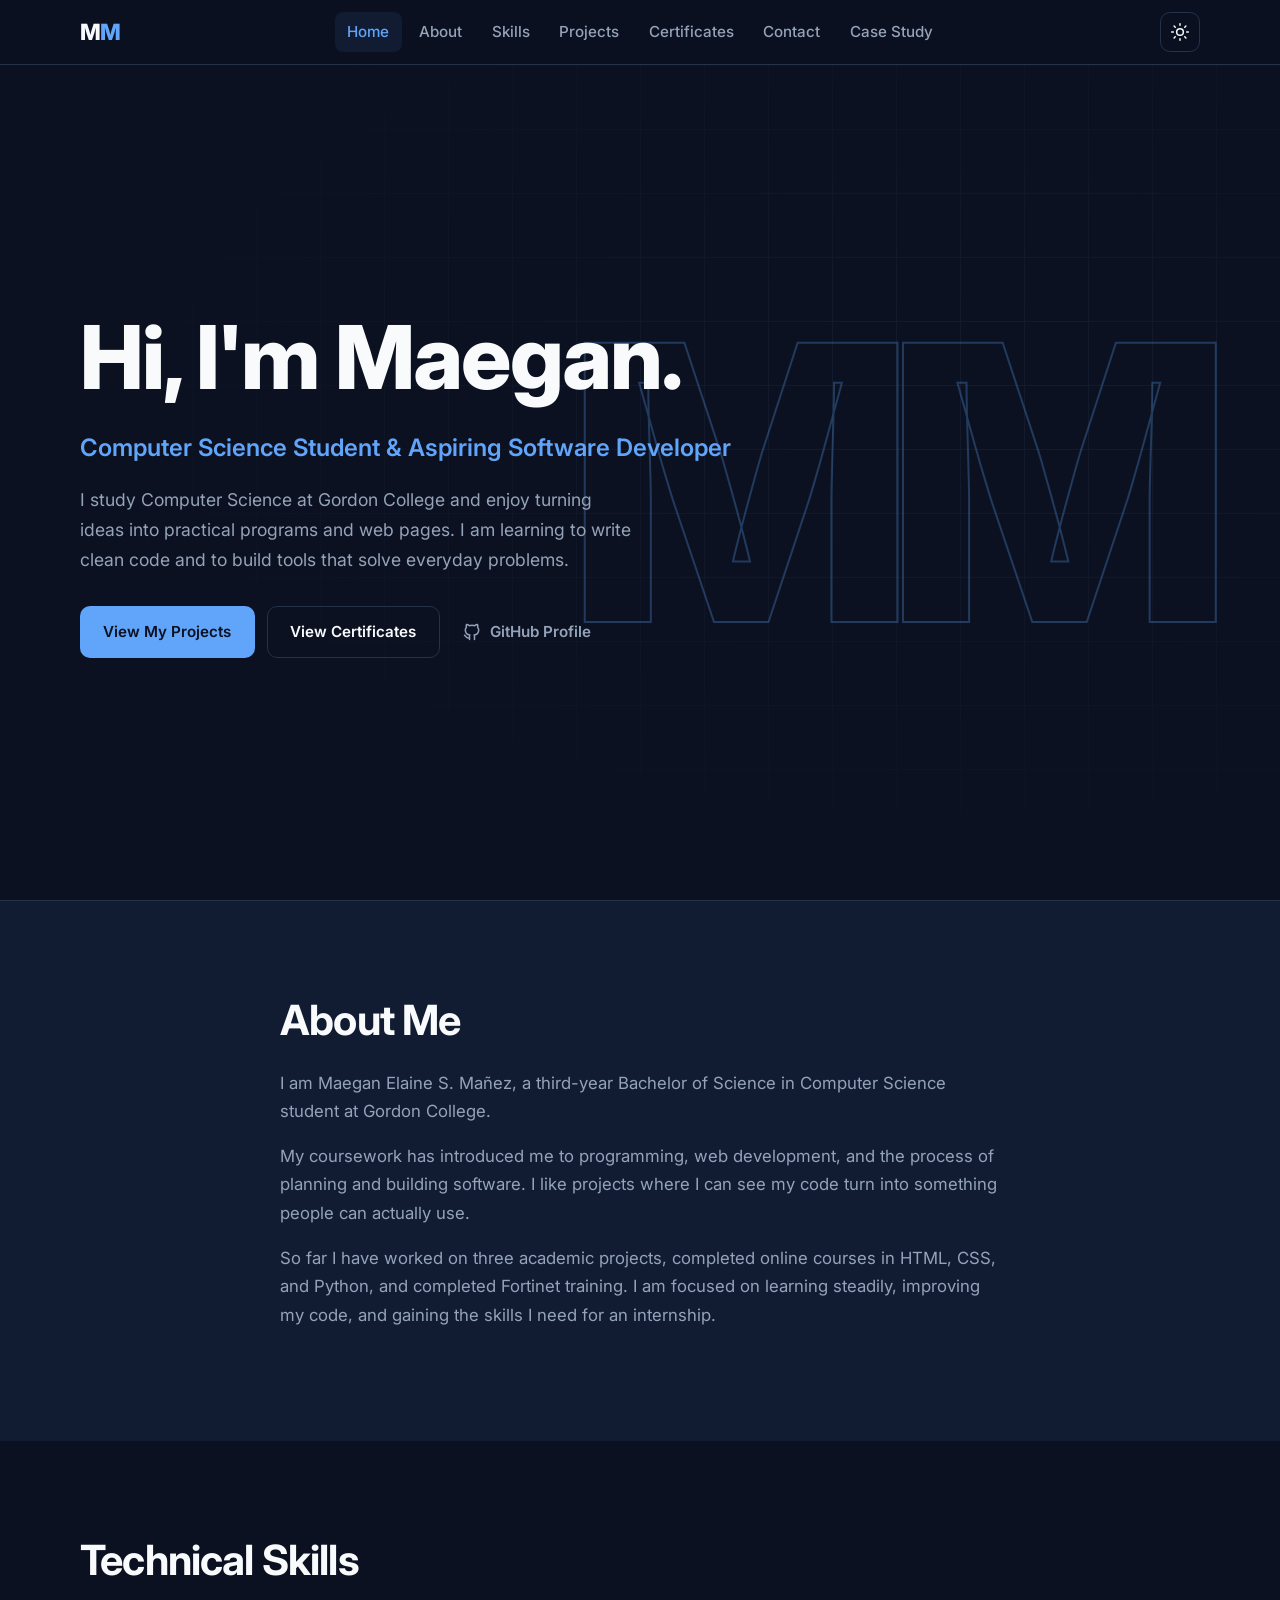
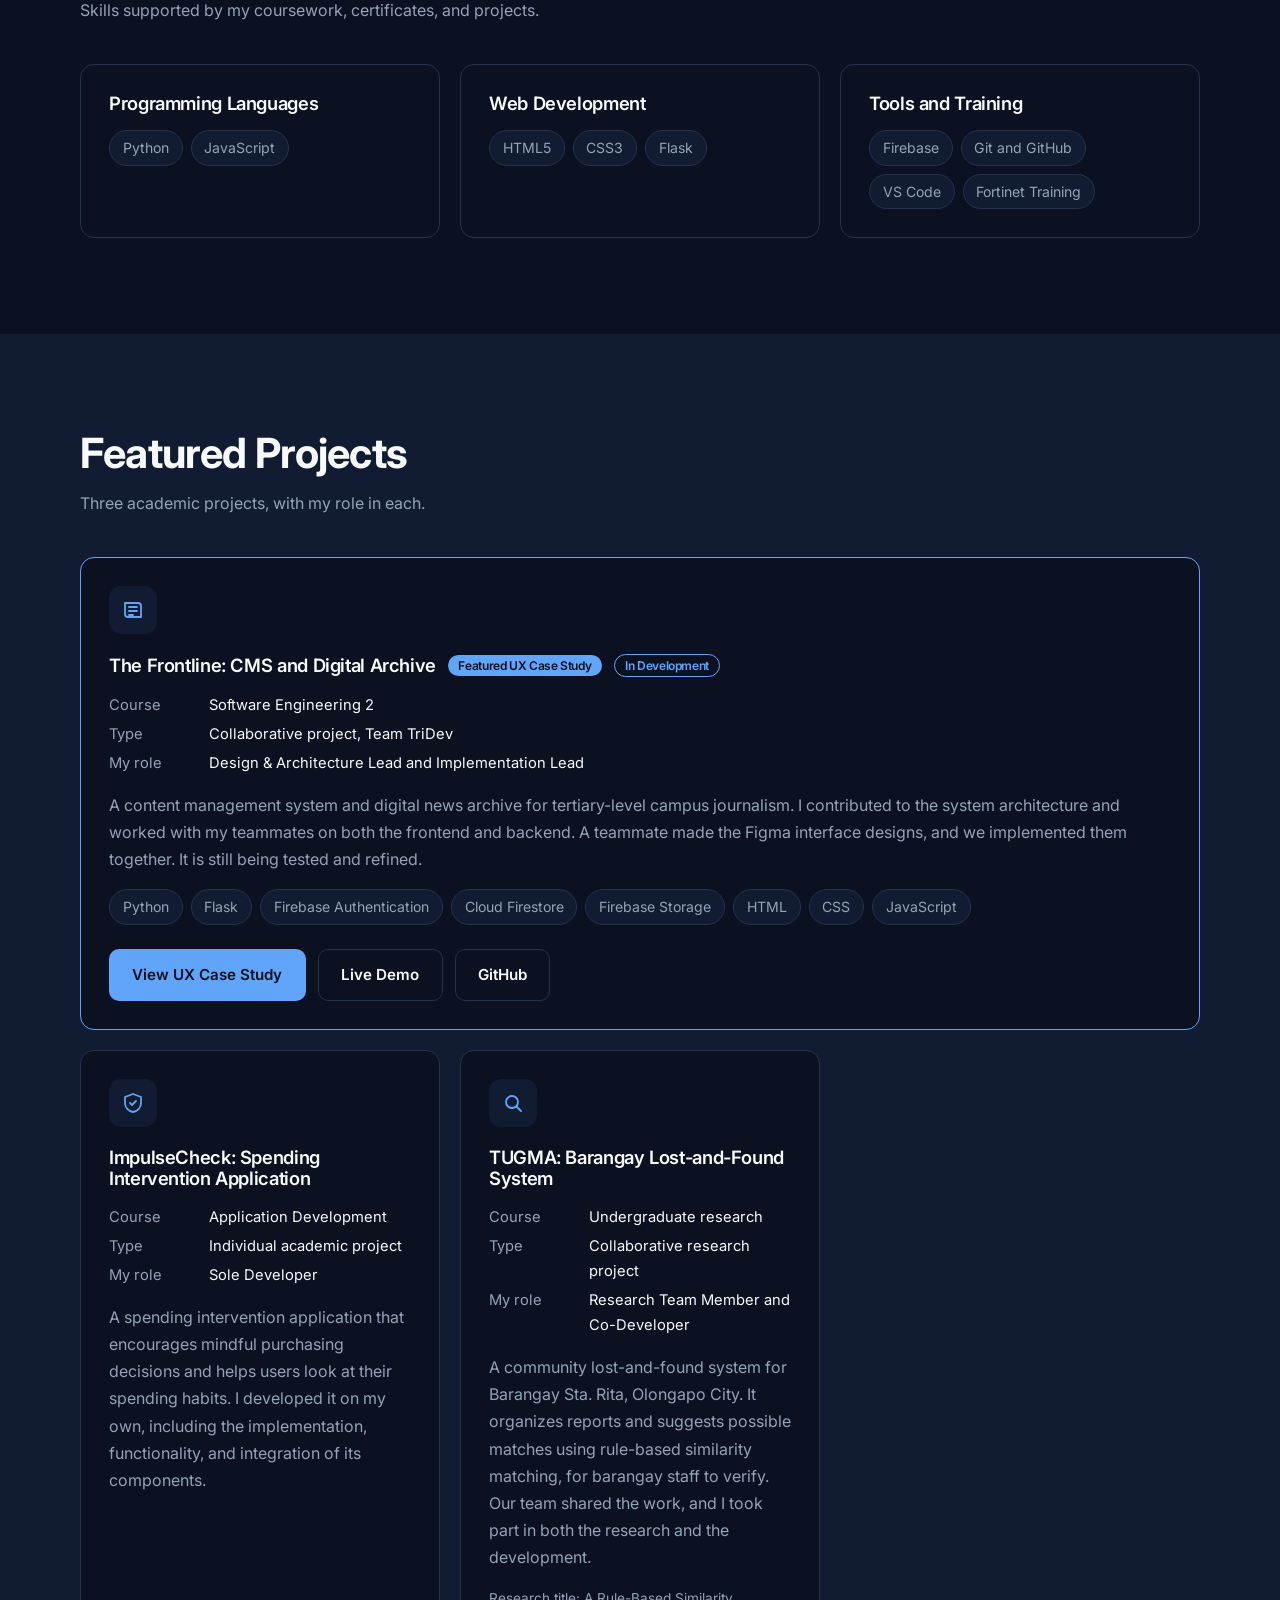
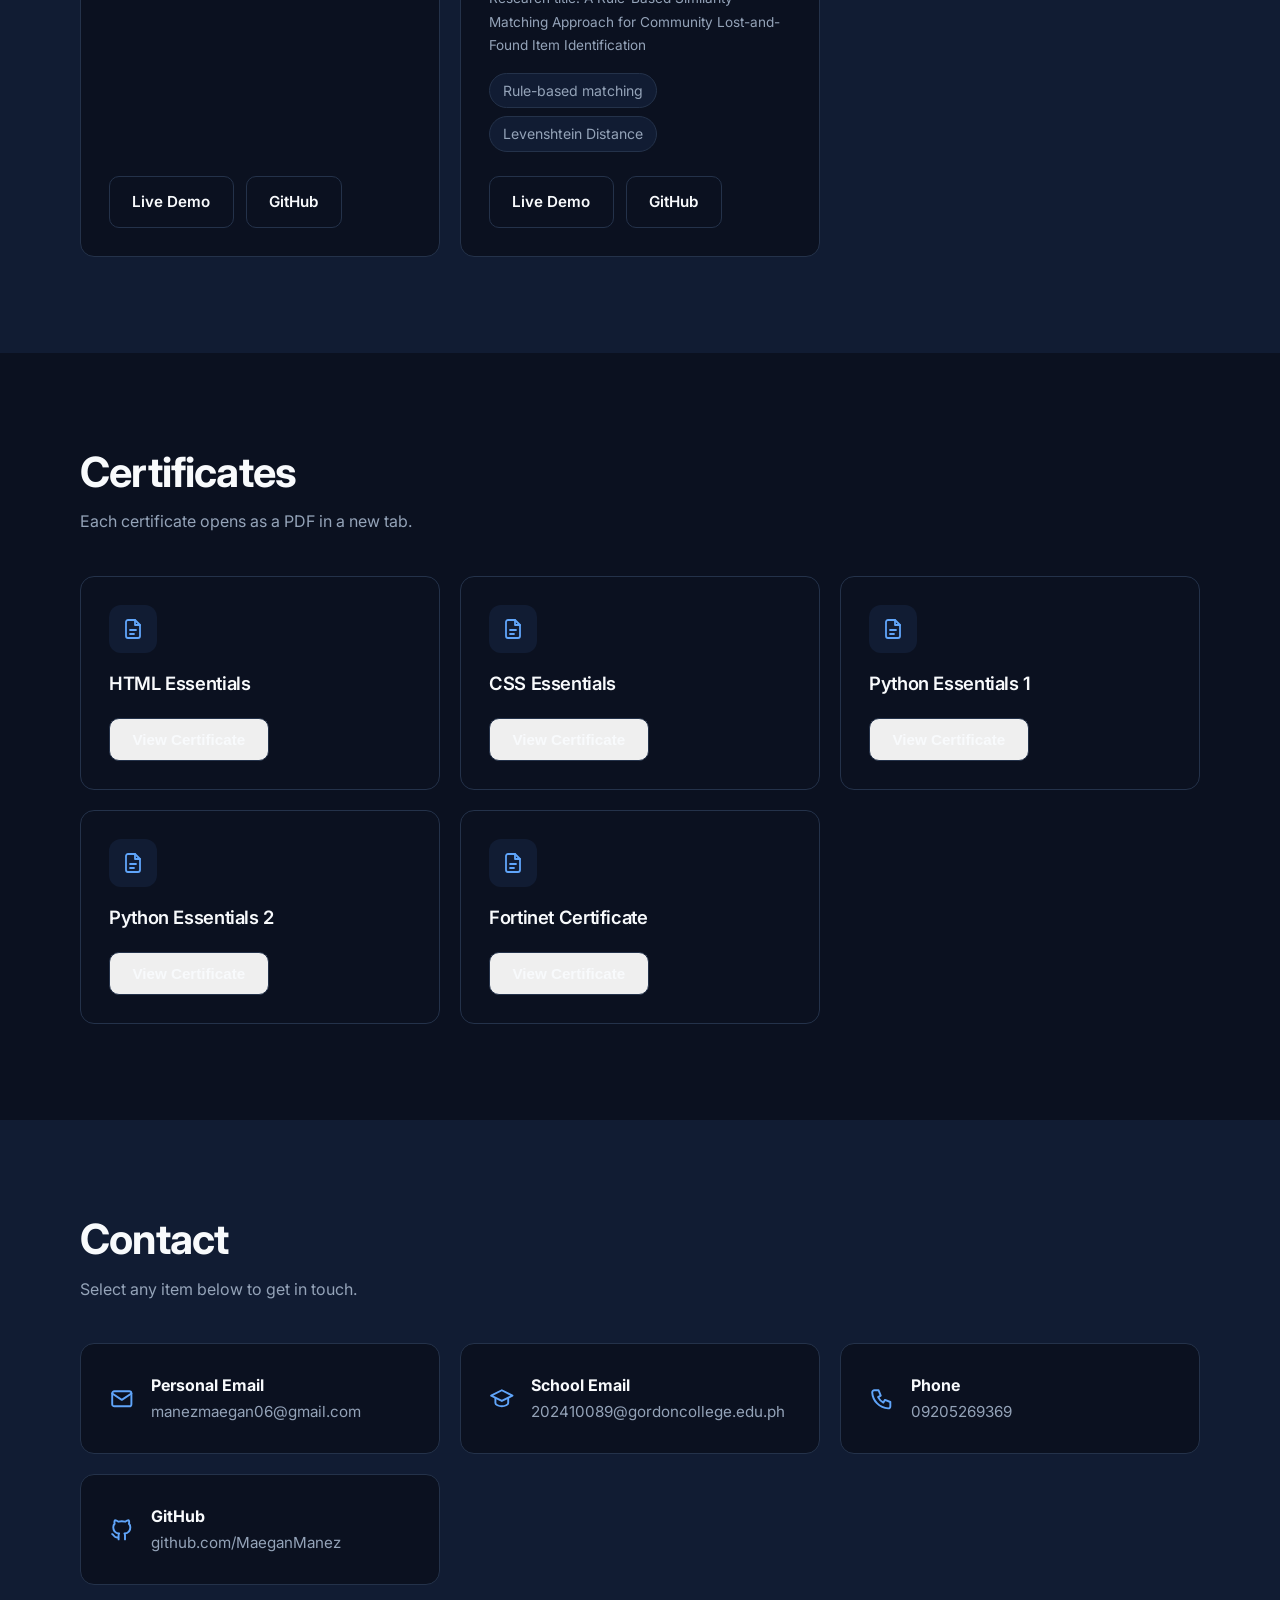
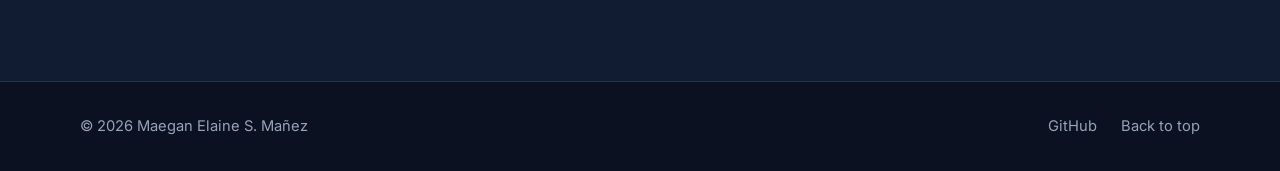
==== frontend/index.html @ 3d096ece "Initial commit - Personal Portfolio" ====
<!DOCTYPE html>
<html lang="en" data-theme="dark">
<head>
<meta charset="UTF-8">
<meta name="viewport" content="width=device-width, initial-scale=1">
<title>Maegan Elaine S. Mañez | Portfolio</title>
<meta name="description" content="Portfolio of Maegan Elaine S. Mañez, a third-year Computer Science student at Gordon College.">
<link rel="preconnect" href="https://fonts.googleapis.com">
<link rel="preconnect" href="https://fonts.gstatic.com" crossorigin>
<link href="https://fonts.googleapis.com/css2?family=Inter:wght@400;500;600;700;800&display=swap" rel="stylesheet">
<script>
  (function () {
    var t = "dark";
    try { t = localStorage.getItem("theme") || "dark"; } catch (e) {}
    document.documentElement.setAttribute("data-theme", t);
  })();
</script>
<link rel="stylesheet" href="style.css">
</head>
<body>
<a class="skip" href="#home">Skip to content</a>

<header class="nav" id="nav">
  <div class="container nav-inner">
    <a href="#home" class="logo" aria-label="Maegan, back to home">M<span>M</span></a>
    <nav id="menu" class="menu" aria-label="Primary">
      <a href="#home">Home</a>
      <a href="#about">About</a>
      <a href="#skills">Skills</a>
      <a href="#projects">Projects</a>
      <a href="#certificates">Certificates</a>
      <a href="#contact">Contact</a>
      <a href="case-study.html">Case Study</a>
    </nav>
    <div class="nav-actions">
      <button class="icon-btn" id="themeToggle" type="button" aria-label="Switch to light mode">
        <svg class="i-sun" viewBox="0 0 24 24" aria-hidden="true"><circle cx="12" cy="12" r="4"/><path d="M12 2v2M12 20v2M4.9 4.9l1.4 1.4M17.7 17.7l1.4 1.4M2 12h2M20 12h2M4.9 19.1l1.4-1.4M17.7 6.3l1.4-1.4"/></svg>
        <svg class="i-moon" viewBox="0 0 24 24" aria-hidden="true"><path d="M21 12.8A9 9 0 1 1 11.2 3a7 7 0 0 0 9.8 9.8z"/></svg>
      </button>
      <button class="icon-btn burger" id="burger" type="button" aria-label="Open menu" aria-expanded="false" aria-controls="menu">
        <svg viewBox="0 0 24 24" aria-hidden="true"><path d="M4 7h16M4 12h16M4 17h16"/></svg>
      </button>
    </div>
  </div>
</header>

<main>
<section id="home" class="hero">
  <div class="hero-mark" aria-hidden="true">MM</div>
  <div class="container hero-inner">
    <h1>Hi, I'm Maegan.</h1>
    <p class="subtitle">Computer Science Student &amp; Aspiring Software Developer</p>
    <p class="lead">I study Computer Science at Gordon College and enjoy turning ideas into practical programs and web pages. I am learning to write clean code and to build tools that solve everyday problems.</p>
    <div class="btn-row">
      <a class="btn primary" href="#projects">View My Projects</a>
      <a class="btn ghost" href="#certificates">View Certificates</a>
      <a class="btn link" href="https://github.com/MaeganManez" target="_blank" rel="noopener noreferrer">
        <svg viewBox="0 0 24 24" aria-hidden="true"><path d="M9 19c-4.3 1.4-4.3-2.5-6-3m12 5v-3.5c0-1 .1-1.4-.5-2 2.8-.3 5.5-1.4 5.5-6a4.6 4.6 0 0 0-1.3-3.2 4.2 4.2 0 0 0-.1-3.2s-1.1-.3-3.5 1.3a12 12 0 0 0-6.2 0C6.5 2.8 5.4 3.1 5.4 3.1a4.2 4.2 0 0 0-.1 3.2A4.6 4.6 0 0 0 4 9.5c0 4.6 2.7 5.7 5.5 6-.6.6-.6 1.2-.5 2V21"/></svg>
        GitHub Profile
      </a>
    </div>
  </div>
</section>

<section id="about" class="section alt">
  <div class="container narrow reveal">
    <h2>About Me</h2>
    <p>I am Maegan Elaine S. Mañez, a third-year Bachelor of Science in Computer Science student at Gordon College.</p>
    <p>My coursework has introduced me to programming, web development, and the process of planning and building software. I like projects where I can see my code turn into something people can actually use.</p>
    <p>So far I have worked on three academic projects, completed online courses in HTML, CSS, and Python, and completed Fortinet training. I am focused on learning steadily, improving my code, and gaining the skills I need for an internship.</p>
  </div>
</section>

<section id="skills" class="section">
  <div class="container reveal">
    <h2>Technical Skills</h2>
    <p class="section-intro">Skills supported by my coursework, certificates, and projects.</p>
    <div class="grid three">
      <article class="card">
        <h3>Programming Languages</h3>
        <ul class="chips"><li>Python</li><li>JavaScript</li></ul>
      </article>
      <article class="card">
        <h3>Web Development</h3>
        <ul class="chips"><li>HTML5</li><li>CSS3</li><li>Flask</li></ul>
      </article>
      <article class="card">
        <h3>Tools and Training</h3>
        <ul class="chips"><li>Firebase</li><li>Git and GitHub</li><li>VS Code</li><li>Fortinet Training</li></ul>
      </article>
    </div>
  </div>
</section>

<section id="projects" class="section alt">
  <div class="container reveal">
    <h2>Featured Projects</h2>
    <p class="section-intro">Three academic projects, with my role in each.</p>
    <div class="grid two">
      <article class="card project featured">
        <div class="p-icon" aria-hidden="true"><svg viewBox="0 0 24 24"><path d="M4 5h13a3 3 0 0 1 3 3v11H7a3 3 0 0 1-3-3z"/><path d="M8 9h8M8 13h8M8 17h4"/></svg></div>
        <h3>The Frontline: CMS and Digital Archive<span class="badge">Featured UX Case Study</span><span class="badge soft">In Development</span></h3>
        <dl class="meta"><div><dt>Course</dt><dd>Software Engineering 2</dd></div><div><dt>Type</dt><dd>Collaborative project, Team TriDev</dd></div><div><dt>My role</dt><dd>Design &amp; Architecture Lead and Implementation Lead</dd></div></dl>
        <p>A content management system and digital news archive for tertiary-level campus journalism. I contributed to the system architecture and worked with my teammates on both the frontend and backend. A teammate made the Figma interface designs, and we implemented them together. It is still being tested and refined.</p>
        <ul class="chips"><li>Python</li><li>Flask</li><li>Firebase Authentication</li><li>Cloud Firestore</li><li>Firebase Storage</li><li>HTML</li><li>CSS</li><li>JavaScript</li></ul>
        <div class="btn-row"><a class="btn primary" href="case-study.html">View UX Case Study</a><a class="btn ghost" href="https://softeng-jet.vercel.app/index.html?section=News" target="_blank" rel="noopener noreferrer">Live Demo</a><a class="btn ghost" href="https://github.com/max-sng/The-Frontline-CMS-and-Digital-Archive" target="_blank" rel="noopener noreferrer">GitHub</a></div>
      </article>
      <article class="card project">
        <div class="p-icon" aria-hidden="true"><svg viewBox="0 0 24 24"><path d="M12 3l8 3v6c0 4.5-3.2 8-8 9-4.8-1-8-4.5-8-9V6z"/><path d="M9 12l2 2 4-4"/></svg></div>
        <h3>ImpulseCheck: Spending Intervention Application</h3>
        <dl class="meta"><div><dt>Course</dt><dd>Application Development</dd></div><div><dt>Type</dt><dd>Individual academic project</dd></div><div><dt>My role</dt><dd>Sole Developer</dd></div></dl>
        <p>A spending intervention application that encourages mindful purchasing decisions and helps users look at their spending habits. I developed it on my own, including the implementation, functionality, and integration of its components.</p>
        <!-- EDIT: add a chips list with the technologies used in this repository -->
        <div class="btn-row"><a class="btn ghost" href="https://impulse-check.vercel.app" target="_blank" rel="noopener noreferrer">Live Demo</a><a class="btn ghost" href="https://github.com/MaeganManez/ImpulseCheck" target="_blank" rel="noopener noreferrer">GitHub</a></div>
      </article>
      <article class="card project">
        <div class="p-icon" aria-hidden="true"><svg viewBox="0 0 24 24"><circle cx="11" cy="11" r="6"/><path d="M20 20l-4.5-4.5"/></svg></div>
        <h3>TUGMA: Barangay Lost-and-Found System</h3>
        <dl class="meta"><div><dt>Course</dt><dd>Undergraduate research</dd></div><div><dt>Type</dt><dd>Collaborative research project</dd></div><div><dt>My role</dt><dd>Research Team Member and Co-Developer</dd></div></dl>
        <p>A community lost-and-found system for Barangay Sta. Rita, Olongapo City. It organizes reports and suggests possible matches using rule-based similarity matching, for barangay staff to verify. Our team shared the work, and I took part in both the research and the development.</p><p class="small">Research title: A Rule-Based Similarity Matching Approach for Community Lost-and-Found Item Identification</p>
        <ul class="chips"><li>Rule-based matching</li><li>Levenshtein Distance</li></ul>
        <div class="btn-row"><a class="btn ghost" href="https://tugma-barangay-system.vercel.app/#/test" target="_blank" rel="noopener noreferrer">Live Demo</a><a class="btn ghost" href="https://github.com/MaeganManez/tugma-barangay-system" target="_blank" rel="noopener noreferrer">GitHub</a></div>
      </article>
    </div>
  </div>
</section>

<section id="certificates" class="section">
  <div class="container reveal">
    <h2>Certificates</h2>
    <p class="section-intro">Each certificate opens as a PDF in a new tab.</p>
    <div class="grid three" id="certGrid"></div>
  </div>
</section>

<section id="contact" class="section alt">
  <div class="container reveal">
    <h2>Contact</h2>
    <p class="section-intro">Select any item below to get in touch.</p>
    <div class="grid two">
      <a class="card contact" href="mailto:manezmaegan06@gmail.com">
        <svg viewBox="0 0 24 24" aria-hidden="true"><rect x="3" y="5" width="18" height="14" rx="2"/><path d="M3 7l9 6 9-6"/></svg>
        <span><strong>Personal Email</strong>manezmaegan06@gmail.com</span>
      </a>
      <a class="card contact" href="mailto:202410089@gordoncollege.edu.ph">
        <svg viewBox="0 0 24 24" aria-hidden="true"><path d="M2 9l10-5 10 5-10 5z"/><path d="M6 11.5V16c0 1.5 3 3 6 3s6-1.5 6-3v-4.5"/></svg>
        <span><strong>School Email</strong>202410089@gordoncollege.edu.ph</span>
      </a>
      <a class="card contact" href="tel:+639205269369">
        <svg viewBox="0 0 24 24" aria-hidden="true"><path d="M5 4h4l2 5-2.5 1.5a11 11 0 0 0 5 5L15 13l5 2v4a2 2 0 0 1-2 2A16 16 0 0 1 3 6a2 2 0 0 1 2-2z"/></svg>
        <span><strong>Phone</strong>09205269369</span>
      </a>
      <a class="card contact" href="https://github.com/MaeganManez" target="_blank" rel="noopener noreferrer">
        <svg viewBox="0 0 24 24" aria-hidden="true"><path d="M9 19c-4.3 1.4-4.3-2.5-6-3m12 5v-3.5c0-1 .1-1.4-.5-2 2.8-.3 5.5-1.4 5.5-6a4.6 4.6 0 0 0-1.3-3.2 4.2 4.2 0 0 0-.1-3.2s-1.1-.3-3.5 1.3a12 12 0 0 0-6.2 0C6.5 2.8 5.4 3.1 5.4 3.1a4.2 4.2 0 0 0-.1 3.2A4.6 4.6 0 0 0 4 9.5c0 4.6 2.7 5.7 5.5 6-.6.6-.6 1.2-.5 2V21"/></svg>
        <span><strong>GitHub</strong>github.com/MaeganManez</span>
      </a>
    </div>
  </div>
</section>
</main>

<footer class="footer">
  <div class="container foot-inner">
    <p>&copy; <span id="year"></span> Maegan Elaine S. Mañez</p>
    <div class="foot-links">
      <a href="https://github.com/MaeganManez" target="_blank" rel="noopener noreferrer">GitHub</a>
      <a href="#home" id="toTop">Back to top</a>
    </div>
  </div>
</footer>


<div class="modal" id="certModal" role="dialog" aria-modal="true" aria-labelledby="certTitle" hidden>
  <div class="modal-box">
    <div class="modal-head">
      <h2 id="certTitle"></h2>
      <a class="btn link" id="certOpen" target="_blank" rel="noopener noreferrer">Open PDF in new tab</a>
      <button class="icon-btn" id="certClose" type="button" aria-label="Close preview"><svg viewBox="0 0 24 24" aria-hidden="true"><path d="M6 6l12 12M18 6L6 18"/></svg></button>
    </div>
    <object id="certObj" type="application/pdf" data="">
      <p class="modal-fallback">This browser cannot preview the PDF here. Use the Open PDF link above.</p>
    </object>
  </div>
</div>
<script src="script.js"></script>
</body>
</html>
---- frontend/style.css ----
:root{--bg:#fff;--bg2:#F0F7FF;--accent:#2563EB;--text:#0F172A;--muted:#64748B;--line:#E2E8F0;--on-accent:#fff;--nav-bg:rgba(255,255,255,.85)}
[data-theme="dark"]{--bg:#0B1120;--bg2:#111C33;--accent:#60A5FA;--text:#F8FAFC;--muted:#94A3B8;--line:#24324A;--on-accent:#0B1120;--nav-bg:rgba(11,17,32,.85)}
*,*::before,*::after{box-sizing:border-box}
html{scroll-behavior:smooth;scroll-padding-top:72px}
body{margin:0;font-family:Inter,system-ui,-apple-system,"Segoe UI",sans-serif;background:var(--bg);color:var(--text);line-height:1.7;transition:background .3s,color .3s;overflow-x:hidden}
a{color:inherit;text-decoration:none}
h1,h2,h3{line-height:1.15;margin:0;letter-spacing:-.02em}
p{margin:0 0 1rem}
svg{width:1.25rem;height:1.25rem;fill:none;stroke:currentColor;stroke-width:1.8;stroke-linecap:round;stroke-linejoin:round;flex:none}
:focus-visible{outline:2px solid var(--accent);outline-offset:3px;border-radius:6px}
.container{width:min(1120px,100% - 2.5rem);margin-inline:auto}
.narrow{max-width:720px}
.skip{position:absolute;left:-999px;top:8px;background:var(--accent);color:var(--on-accent);padding:.5rem 1rem;border-radius:6px;z-index:100}
.skip:focus{left:8px}

.nav{position:sticky;top:0;z-index:50;background:var(--nav-bg);backdrop-filter:blur(10px);border-bottom:1px solid var(--line);transition:background .3s,border-color .3s}
.nav-inner{display:flex;align-items:center;justify-content:space-between;height:64px;gap:1rem}
.logo{font-weight:800;font-size:1.4rem;letter-spacing:-.04em}
.logo span{color:var(--accent)}
.menu{display:flex;gap:.25rem}
.menu a{padding:.45rem .8rem;border-radius:8px;color:var(--muted);font-size:.95rem;font-weight:500;transition:color .2s,background .2s}
.menu a:hover{color:var(--text);background:var(--bg2)}
.menu a.active{color:var(--accent);background:var(--bg2)}
.nav-actions{display:flex;gap:.5rem}
.icon-btn{display:grid;place-items:center;width:40px;height:40px;border:1px solid var(--line);background:transparent;color:var(--text);border-radius:10px;cursor:pointer;transition:border-color .2s,color .2s}
.icon-btn:hover{border-color:var(--accent);color:var(--accent)}
.burger{display:none}
[data-theme="dark"] .i-moon,[data-theme="light"] .i-sun{display:none}

.hero{position:relative;min-height:calc(100vh - 64px);display:flex;align-items:center;overflow:hidden;border-bottom:1px solid var(--line)}
.hero::before{content:"";position:absolute;inset:0;background-image:linear-gradient(var(--line) 1px,transparent 1px),linear-gradient(90deg,var(--line) 1px,transparent 1px);background-size:64px 64px;opacity:.35;mask-image:radial-gradient(ellipse at 75% 40%,#000 0,transparent 70%);-webkit-mask-image:radial-gradient(ellipse at 75% 40%,#000 0,transparent 70%)}
.hero-mark{position:absolute;right:max(2rem,6vw);top:50%;transform:translateY(-50%);font-size:clamp(9rem,30vw,26rem);font-weight:800;letter-spacing:-.08em;color:transparent;-webkit-text-stroke:2px var(--accent);opacity:.28;user-select:none;pointer-events:none;line-height:1}
.hero-inner{position:relative;padding-block:5rem;animation:rise .8s ease both}
.hero h1{font-size:clamp(2.8rem,8vw,5.5rem);font-weight:800}
.subtitle{margin:1.25rem 0 1rem;font-size:clamp(1.1rem,2.4vw,1.5rem);font-weight:600;color:var(--accent)}
.lead{max-width:560px;color:var(--muted);font-size:1.1rem}
.btn-row{display:flex;flex-wrap:wrap;gap:.75rem;margin-top:2rem;align-items:center}
.btn{display:inline-flex;align-items:center;gap:.5rem;padding:.75rem 1.4rem;border-radius:10px;font-weight:600;font-size:.95rem;border:1px solid transparent;transition:transform .2s,background .2s,border-color .2s,color .2s}
.btn.primary{background:var(--accent);color:var(--on-accent)}
.btn.primary:hover{transform:translateY(-2px)}
.btn.ghost{border-color:var(--line);color:var(--text)}
.btn.ghost:hover{border-color:var(--accent);color:var(--accent)}
.btn.link{color:var(--muted);padding-inline:.6rem}
.btn.link:hover{color:var(--accent)}

.section{padding:6rem 0}
.alt{background:var(--bg2)}
.section h2{font-size:clamp(1.9rem,4vw,2.6rem);font-weight:700;margin-bottom:.75rem}
.section-intro{color:var(--muted);margin-bottom:2.5rem}
.narrow p{color:var(--muted);font-size:1.05rem}
.narrow h2{margin-bottom:1.5rem}

.grid{display:grid;gap:1.25rem}
.grid.two{grid-template-columns:repeat(auto-fit,minmax(min(100%,340px),1fr))}
.grid.three{grid-template-columns:repeat(auto-fit,minmax(min(100%,280px),1fr))}
.card{background:var(--bg);border:1px solid var(--line);border-radius:14px;padding:1.75rem;transition:transform .25s,border-color .25s,background .3s}
.alt .card{background:var(--bg)}
.card:hover{transform:translateY(-4px);border-color:var(--accent)}
.card h3{font-size:1.15rem;font-weight:600;margin-bottom:1rem}
.chips{list-style:none;margin:0;padding:0;display:flex;flex-wrap:wrap;gap:.5rem}
.chips li{padding:.3rem .8rem;border:1px solid var(--line);border-radius:999px;font-size:.88rem;color:var(--muted);background:var(--bg2)}
.alt .chips li{background:var(--bg2)}
.project{display:flex;flex-direction:column;align-items:flex-start}
.project p{color:var(--muted);flex:1}
.project .chips{margin-bottom:1.5rem}
.p-icon,.c-icon{display:grid;place-items:center;width:48px;height:48px;border-radius:12px;background:var(--bg2);color:var(--accent);margin-bottom:1.25rem}
.alt .p-icon{background:var(--bg2)}
.p-icon svg,.c-icon svg{width:1.5rem;height:1.5rem}
.cert{display:flex;flex-direction:column;align-items:flex-start}
.cert h3{margin-bottom:1.5rem}
.cert .btn{margin-top:auto}
.contact{display:flex;align-items:center;gap:1rem}
.contact svg{width:1.6rem;height:1.6rem;color:var(--accent)}
.contact span{display:flex;flex-direction:column;color:var(--muted);font-size:.95rem;overflow-wrap:anywhere}
.contact strong{color:var(--text);font-size:1rem}

.footer{border-top:1px solid var(--line);padding:2rem 0}
.foot-inner{display:flex;flex-wrap:wrap;justify-content:space-between;gap:1rem;color:var(--muted);font-size:.92rem}
.foot-inner p{margin:0}
.foot-links{display:flex;gap:1.5rem}
.foot-links a:hover{color:var(--accent)}

.reveal{opacity:0;transform:translateY(16px);transition:opacity .7s ease,transform .7s ease}
.reveal.in{opacity:1;transform:none}
@keyframes rise{from{opacity:0;transform:translateY(20px)}to{opacity:1;transform:none}}

@media (max-width:820px){
  .burger{display:grid}
  .menu{position:absolute;top:64px;left:0;right:0;flex-direction:column;background:var(--bg);border-bottom:1px solid var(--line);padding:.75rem 1.25rem 1rem;display:none}
  .menu.open{display:flex}
  .menu a{padding:.8rem}
  .hero-mark{right:-1rem;opacity:.15}
  .section{padding:4.5rem 0}
}
@media (prefers-reduced-motion:reduce){
  html{scroll-behavior:auto}
  *,*::before,*::after{animation:none!important;transition:none!important}
  .reveal{opacity:1;transform:none}
}

/* Projects v2 */
.project.featured{grid-column:1/-1;border-color:var(--accent)}
.project h3{display:flex;flex-wrap:wrap;gap:.5rem .75rem;align-items:center}
.badge{font-size:.75rem;font-weight:600;padding:.2rem .65rem;border-radius:999px;background:var(--accent);color:var(--on-accent)}
.badge.soft{background:transparent;border:1px solid var(--accent);color:var(--accent)}
.meta{display:grid;gap:.25rem;margin:0 0 1rem;font-size:.92rem}
.meta div{display:flex;gap:.75rem}
.meta dt{min-width:5.5rem;color:var(--muted)}
.meta dd{margin:0}
.project .btn-row{margin-top:auto}
.project .chips{margin:0 0 1.5rem}
.small{font-size:.85rem}
/* Modal */
.modal{position:fixed;inset:0;z-index:100;display:grid;place-items:center;padding:1rem;background:rgba(2,6,23,.7)}
.modal[hidden]{display:none}
.modal-box{display:flex;flex-direction:column;width:min(960px,100%);height:min(90vh,900px);background:var(--bg);border:1px solid var(--line);border-radius:14px;overflow:hidden}
.modal-head{display:flex;align-items:center;gap:.75rem;padding:.75rem 1rem;border-bottom:1px solid var(--line)}
.modal-head h2{flex:1;font-size:1.05rem;margin:0}
.modal-box object{flex:1;width:100%;border:0}
.modal-fallback{padding:1.5rem;color:var(--muted)}
/* Case study */
.cs-hero{padding:5rem 0 3rem;border-bottom:1px solid var(--line)}
.cs-hero h1{font-size:clamp(2.2rem,6vw,3.8rem);font-weight:800;max-width:18ch}
.cs-hero .lead{margin-top:1.25rem}
.facts{display:grid;grid-template-columns:repeat(auto-fit,minmax(200px,1fr));gap:1rem;margin-top:2.5rem}
.facts div{border-left:2px solid var(--accent);padding-left:1rem}
.facts dt{font-size:.85rem;color:var(--muted)}
.facts dd{margin:0;font-weight:600}
.cs h2{margin-bottom:1rem}
.cs h3{margin-bottom:.5rem}
.cs p,.cs li{color:var(--muted)}
.cs ul.plain{margin:0 0 1rem;padding-left:1.2rem}
.note{border:1px dashed var(--accent);border-radius:10px;padding:1rem 1.25rem;margin:1.5rem 0;color:var(--text)!important}
.persona dl{margin:0}
.persona dt{font-weight:600;color:var(--text);margin-top:.75rem;font-size:.92rem}
.persona dd{margin:0;color:var(--muted);font-size:.95rem}
.journey{display:grid;grid-template-columns:repeat(auto-fit,minmax(230px,1fr));gap:1rem}
.stage{background:var(--bg);border:1px solid var(--line);border-top:3px solid var(--accent);border-radius:12px;padding:1.25rem}
.stage h3{font-size:1rem}
.stage dt{font-size:.8rem;font-weight:600;color:var(--accent);margin-top:.75rem}
.stage dd{margin:0;font-size:.92rem;color:var(--muted)}
.timeline{list-style:none;margin:0;padding:0 0 0 1.5rem;border-left:2px solid var(--line)}
.timeline li{position:relative;padding:0 0 1.25rem 1rem}
.timeline li::before{content:"";position:absolute;left:-1.5rem;top:.55rem;width:10px;height:10px;margin-left:-5px;border-radius:50%;background:var(--accent)}
.timeline strong{color:var(--text)}
.arch{display:grid;gap:1rem}
.arch-row{display:grid;grid-template-columns:repeat(auto-fit,minmax(240px,1fr));gap:1rem}
.arch-box{border:1px solid var(--line);border-radius:12px;padding:1.25rem;background:var(--bg)}
.arch-box.base{border-color:var(--accent);text-align:center}
.arch-link{text-align:center;color:var(--accent);font-size:.9rem;font-weight:600}
.two-col{display:grid;grid-template-columns:repeat(auto-fit,minmax(min(100%,300px),1fr));gap:1.5rem}
.cs-nav{display:flex;flex-wrap:wrap;gap:.75rem;margin-top:2rem}
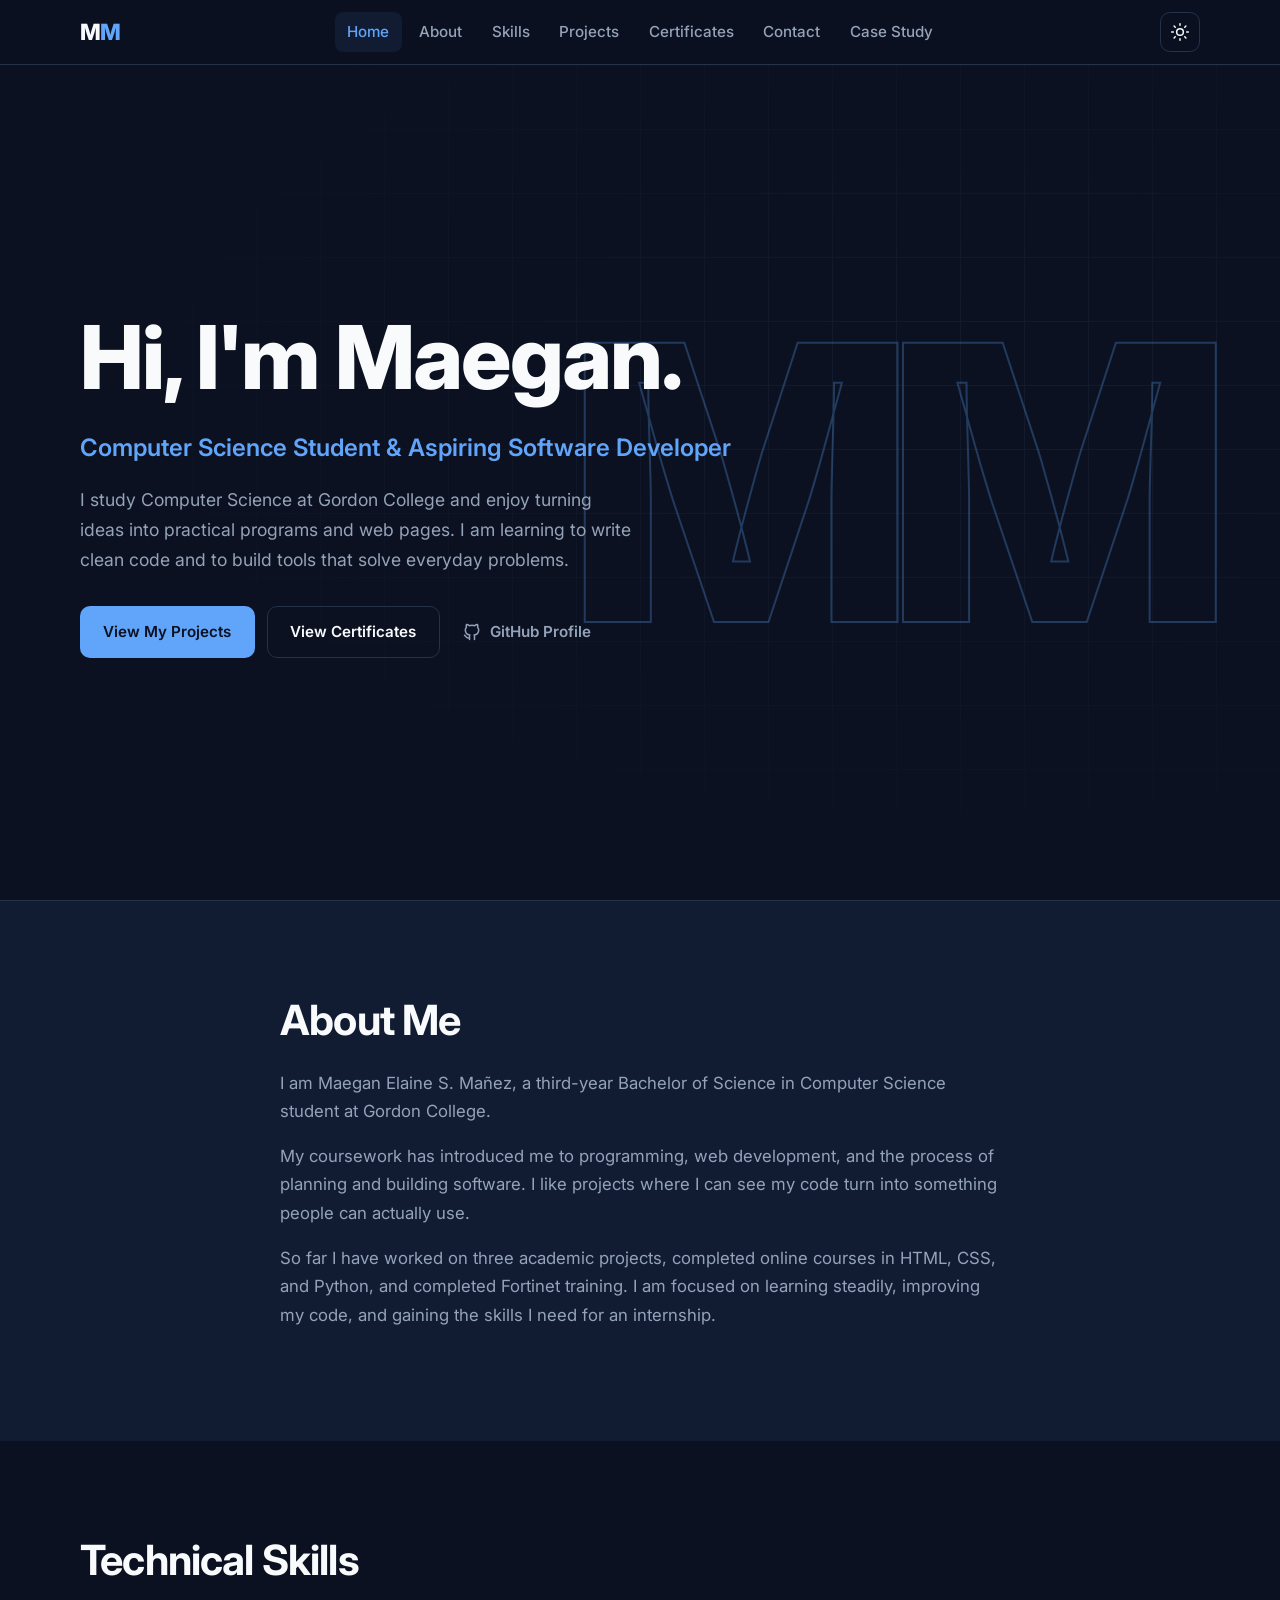
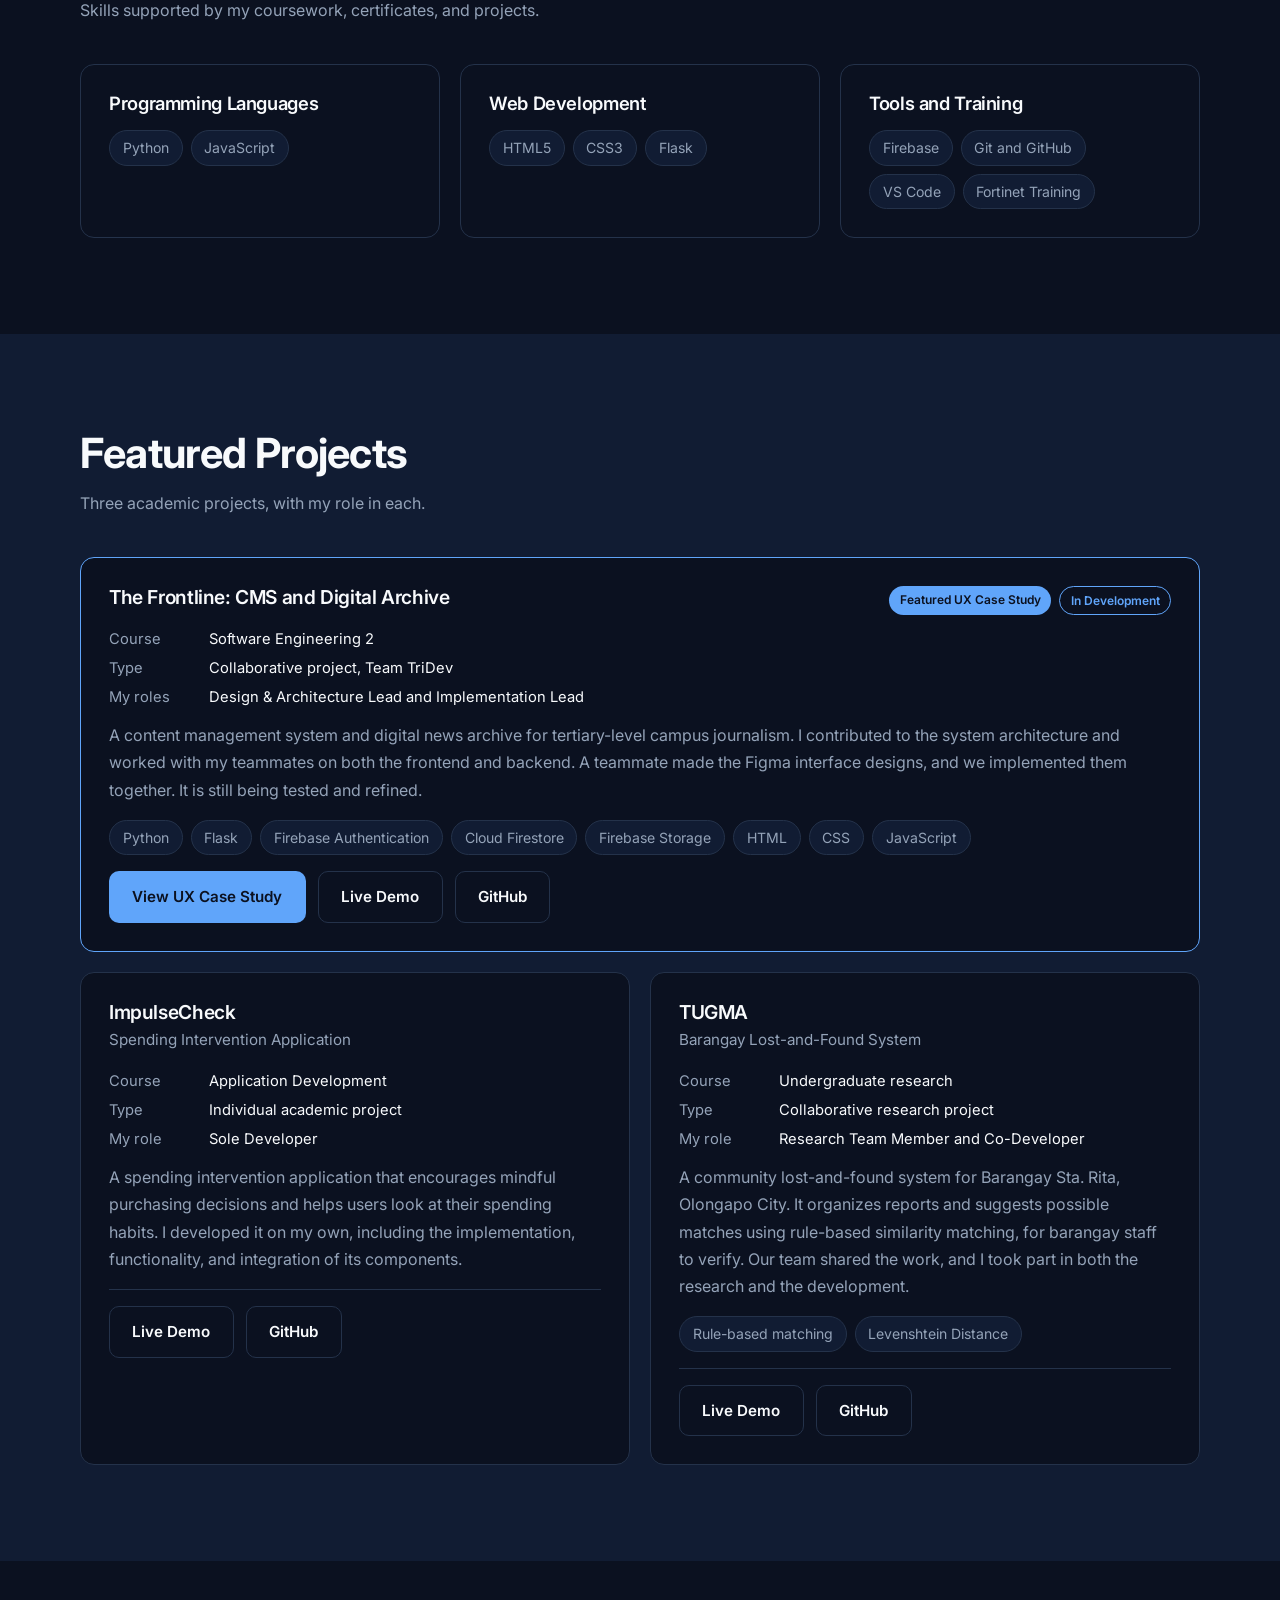
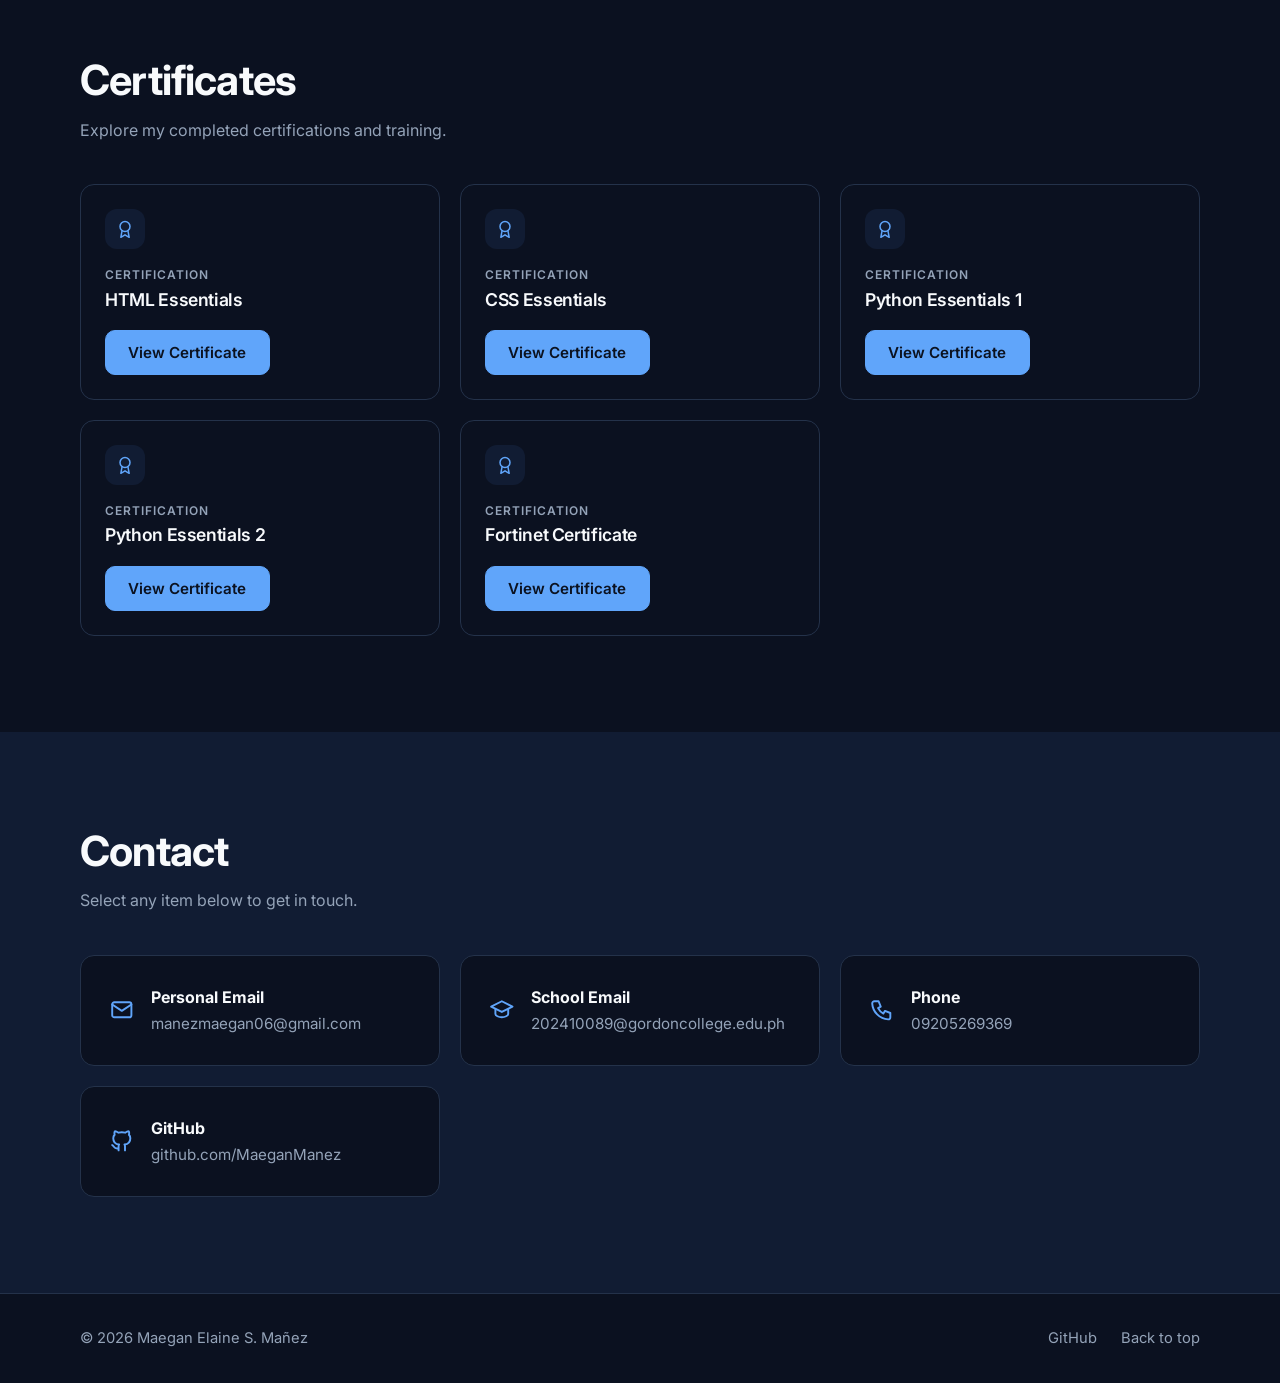
==== commit dd4ca4cf: "Update portfolio design, certificates, and favicon" ====
--- a/frontend/index.html
+++ b/frontend/index.html
@@ -3,8 +3,9 @@
 <head>
 <meta charset="UTF-8">
 <meta name="viewport" content="width=device-width, initial-scale=1">
-<title>Maegan Elaine S. Mañez | Portfolio</title>
+<title>MM Portfolio</title>
 <meta name="description" content="Portfolio of Maegan Elaine S. Mañez, a third-year Computer Science student at Gordon College.">
+<link rel="icon" type="image/png" href="./assets/mm-logo.png?v=5">
 <link rel="preconnect" href="https://fonts.googleapis.com">
 <link rel="preconnect" href="https://fonts.gstatic.com" crossorigin>
 <link href="https://fonts.googleapis.com/css2?family=Inter:wght@400;500;600;700;800&display=swap" rel="stylesheet">
@@ -96,29 +97,28 @@
   <div class="container reveal">
     <h2>Featured Projects</h2>
     <p class="section-intro">Three academic projects, with my role in each.</p>
-    <div class="grid two">
+    <div class="projects-grid">
       <article class="card project featured">
-        <div class="p-icon" aria-hidden="true"><svg viewBox="0 0 24 24"><path d="M4 5h13a3 3 0 0 1 3 3v11H7a3 3 0 0 1-3-3z"/><path d="M8 9h8M8 13h8M8 17h4"/></svg></div>
-        <h3>The Frontline: CMS and Digital Archive<span class="badge">Featured UX Case Study</span><span class="badge soft">In Development</span></h3>
-        <dl class="meta"><div><dt>Course</dt><dd>Software Engineering 2</dd></div><div><dt>Type</dt><dd>Collaborative project, Team TriDev</dd></div><div><dt>My role</dt><dd>Design &amp; Architecture Lead and Implementation Lead</dd></div></dl>
+        <div class="p-head"><h3>The Frontline: CMS and Digital Archive</h3><div class="badges"><span class="badge">Featured UX Case Study</span><span class="badge soft">In Development</span></div></div>
+        <dl class="meta"><div><dt>Course</dt><dd>Software Engineering 2</dd></div><div><dt>Type</dt><dd>Collaborative project, Team TriDev</dd></div><div><dt>My roles</dt><dd>Design &amp; Architecture Lead and Implementation Lead</dd></div></dl>
         <p>A content management system and digital news archive for tertiary-level campus journalism. I contributed to the system architecture and worked with my teammates on both the frontend and backend. A teammate made the Figma interface designs, and we implemented them together. It is still being tested and refined.</p>
         <ul class="chips"><li>Python</li><li>Flask</li><li>Firebase Authentication</li><li>Cloud Firestore</li><li>Firebase Storage</li><li>HTML</li><li>CSS</li><li>JavaScript</li></ul>
         <div class="btn-row"><a class="btn primary" href="case-study.html">View UX Case Study</a><a class="btn ghost" href="https://softeng-jet.vercel.app/index.html?section=News" target="_blank" rel="noopener noreferrer">Live Demo</a><a class="btn ghost" href="https://github.com/max-sng/The-Frontline-CMS-and-Digital-Archive" target="_blank" rel="noopener noreferrer">GitHub</a></div>
       </article>
       <article class="card project">
-        <div class="p-icon" aria-hidden="true"><svg viewBox="0 0 24 24"><path d="M12 3l8 3v6c0 4.5-3.2 8-8 9-4.8-1-8-4.5-8-9V6z"/><path d="M9 12l2 2 4-4"/></svg></div>
-        <h3>ImpulseCheck: Spending Intervention Application</h3>
+        <h3>ImpulseCheck</h3><p class="sub">Spending Intervention Application</p>
         <dl class="meta"><div><dt>Course</dt><dd>Application Development</dd></div><div><dt>Type</dt><dd>Individual academic project</dd></div><div><dt>My role</dt><dd>Sole Developer</dd></div></dl>
         <p>A spending intervention application that encourages mindful purchasing decisions and helps users look at their spending habits. I developed it on my own, including the implementation, functionality, and integration of its components.</p>
         <!-- EDIT: add a chips list with the technologies used in this repository -->
+        <hr class="divider">
         <div class="btn-row"><a class="btn ghost" href="https://impulse-check.vercel.app" target="_blank" rel="noopener noreferrer">Live Demo</a><a class="btn ghost" href="https://github.com/MaeganManez/ImpulseCheck" target="_blank" rel="noopener noreferrer">GitHub</a></div>
       </article>
       <article class="card project">
-        <div class="p-icon" aria-hidden="true"><svg viewBox="0 0 24 24"><circle cx="11" cy="11" r="6"/><path d="M20 20l-4.5-4.5"/></svg></div>
-        <h3>TUGMA: Barangay Lost-and-Found System</h3>
+        <h3>TUGMA</h3><p class="sub">Barangay Lost-and-Found System</p>
         <dl class="meta"><div><dt>Course</dt><dd>Undergraduate research</dd></div><div><dt>Type</dt><dd>Collaborative research project</dd></div><div><dt>My role</dt><dd>Research Team Member and Co-Developer</dd></div></dl>
-        <p>A community lost-and-found system for Barangay Sta. Rita, Olongapo City. It organizes reports and suggests possible matches using rule-based similarity matching, for barangay staff to verify. Our team shared the work, and I took part in both the research and the development.</p><p class="small">Research title: A Rule-Based Similarity Matching Approach for Community Lost-and-Found Item Identification</p>
+        <p>A community lost-and-found system for Barangay Sta. Rita, Olongapo City. It organizes reports and suggests possible matches using rule-based similarity matching, for barangay staff to verify. Our team shared the work, and I took part in both the research and the development.</p>
         <ul class="chips"><li>Rule-based matching</li><li>Levenshtein Distance</li></ul>
+        <hr class="divider">
         <div class="btn-row"><a class="btn ghost" href="https://tugma-barangay-system.vercel.app/#/test" target="_blank" rel="noopener noreferrer">Live Demo</a><a class="btn ghost" href="https://github.com/MaeganManez/tugma-barangay-system" target="_blank" rel="noopener noreferrer">GitHub</a></div>
       </article>
     </div>
@@ -128,7 +128,7 @@
 <section id="certificates" class="section">
   <div class="container reveal">
     <h2>Certificates</h2>
-    <p class="section-intro">Each certificate opens as a PDF in a new tab.</p>
+    <p class="section-intro">Explore my completed certifications and training.</p>
     <div class="grid three" id="certGrid"></div>
   </div>
 </section>
@@ -174,12 +174,17 @@
   <div class="modal-box">
     <div class="modal-head">
       <h2 id="certTitle"></h2>
-      <a class="btn link" id="certOpen" target="_blank" rel="noopener noreferrer">Open PDF in new tab</a>
-      <button class="icon-btn" id="certClose" type="button" aria-label="Close preview"><svg viewBox="0 0 24 24" aria-hidden="true"><path d="M6 6l12 12M18 6L6 18"/></svg></button>
+      <button class="icon-btn" id="certClose" type="button" aria-label="Close certificate preview"><svg viewBox="0 0 24 24" aria-hidden="true"><path d="M6 6l12 12M18 6L6 18"/></svg></button>
     </div>
-    <object id="certObj" type="application/pdf" data="">
-      <p class="modal-fallback">This browser cannot preview the PDF here. Use the Open PDF link above.</p>
-    </object>
+    <div class="modal-body" id="certScroll" tabindex="0" aria-label="Certificate image, scrollable">
+      <img id="certImg" class="cert-img" alt="">
+    </div>
+    <div class="modal-foot">
+      <button type="button" class="btn ghost" id="certZoom" aria-pressed="false">Zoom in</button>
+      <span class="spacer"></span>
+      <a class="btn solid" id="certOpen" target="_blank" rel="noopener noreferrer">Open PDF</a>
+      <a class="btn ghost" id="certDownload" download>Download PDF</a>
+    </div>
   </div>
 </div>
 <script src="script.js"></script>
--- a/frontend/style.css
+++ b/frontend/style.css
@@ -35,7 +35,7 @@
 .subtitle{margin:1.25rem 0 1rem;font-size:clamp(1.1rem,2.4vw,1.5rem);font-weight:600;color:var(--accent)}
 .lead{max-width:560px;color:var(--muted);font-size:1.1rem}
 .btn-row{display:flex;flex-wrap:wrap;gap:.75rem;margin-top:2rem;align-items:center}
-.btn{display:inline-flex;align-items:center;gap:.5rem;padding:.75rem 1.4rem;border-radius:10px;font-weight:600;font-size:.95rem;border:1px solid transparent;transition:transform .2s,background .2s,border-color .2s,color .2s}
+.btn{display:inline-flex;align-items:center;gap:.5rem;padding:.75rem 1.4rem;border-radius:10px;font-weight:600;font-size:.95rem;background:transparent;font-family:inherit;cursor:pointer;border:1px solid transparent;transition:transform .2s,background .2s,border-color .2s,color .2s}
 .btn.primary{background:var(--accent);color:var(--on-accent)}
 .btn.primary:hover{transform:translateY(-2px)}
 .btn.ghost{border-color:var(--line);color:var(--text)}
@@ -60,15 +60,21 @@
 .chips{list-style:none;margin:0;padding:0;display:flex;flex-wrap:wrap;gap:.5rem}
 .chips li{padding:.3rem .8rem;border:1px solid var(--line);border-radius:999px;font-size:.88rem;color:var(--muted);background:var(--bg2)}
 .alt .chips li{background:var(--bg2)}
-.project{display:flex;flex-direction:column;align-items:flex-start}
-.project p{color:var(--muted);flex:1}
-.project .chips{margin-bottom:1.5rem}
+.projects-grid{display:grid;grid-template-columns:repeat(2,1fr);gap:1.25rem}
+.project.featured{grid-column:1/-1;border-color:var(--accent)}
+.project h3{font-size:1.2rem;margin:0}
+.p-head{display:flex;flex-wrap:wrap;justify-content:space-between;align-items:flex-start;gap:.75rem;margin-bottom:.75rem}
+.badges{display:flex;flex-wrap:wrap;gap:.5rem}
+.sub{color:var(--muted);margin:.25rem 0 1rem!important;font-size:.95rem}
+.divider{border:0;border-top:1px solid var(--line);margin:1rem 0}
 .p-icon,.c-icon{display:grid;place-items:center;width:48px;height:48px;border-radius:12px;background:var(--bg2);color:var(--accent);margin-bottom:1.25rem}
 .alt .p-icon{background:var(--bg2)}
 .p-icon svg,.c-icon svg{width:1.5rem;height:1.5rem}
-.cert{display:flex;flex-direction:column;align-items:flex-start}
-.cert h3{margin-bottom:1.5rem}
-.cert .btn{margin-top:auto}
+.cert{display:flex;flex-direction:column;align-items:flex-start;padding:1.5rem}
+.cert h3{margin:0 0 1.25rem;font-size:1.1rem}
+.cert .c-icon{width:40px;height:40px;margin-bottom:1rem}
+.cert .c-icon svg{width:1.25rem;height:1.25rem}
+.cert-label{margin:0 0 .25rem;font-size:.75rem;font-weight:600;letter-spacing:.08em;text-transform:uppercase;color:var(--muted)}
 .contact{display:flex;align-items:center;gap:1rem}
 .contact svg{width:1.6rem;height:1.6rem;color:var(--accent)}
 .contact span{display:flex;flex-direction:column;color:var(--muted);font-size:.95rem;overflow-wrap:anywhere}
@@ -99,25 +105,18 @@
 }
 
 /* Projects v2 */
-.project.featured{grid-column:1/-1;border-color:var(--accent)}
-.project h3{display:flex;flex-wrap:wrap;gap:.5rem .75rem;align-items:center}
 .badge{font-size:.75rem;font-weight:600;padding:.2rem .65rem;border-radius:999px;background:var(--accent);color:var(--on-accent)}
 .badge.soft{background:transparent;border:1px solid var(--accent);color:var(--accent)}
 .meta{display:grid;gap:.25rem;margin:0 0 1rem;font-size:.92rem}
 .meta div{display:flex;gap:.75rem}
 .meta dt{min-width:5.5rem;color:var(--muted)}
 .meta dd{margin:0}
-.project .btn-row{margin-top:auto}
-.project .chips{margin:0 0 1.5rem}
 .small{font-size:.85rem}
 /* Modal */
 .modal{position:fixed;inset:0;z-index:100;display:grid;place-items:center;padding:1rem;background:rgba(2,6,23,.7)}
 .modal[hidden]{display:none}
-.modal-box{display:flex;flex-direction:column;width:min(960px,100%);height:min(90vh,900px);background:var(--bg);border:1px solid var(--line);border-radius:14px;overflow:hidden}
 .modal-head{display:flex;align-items:center;gap:.75rem;padding:.75rem 1rem;border-bottom:1px solid var(--line)}
 .modal-head h2{flex:1;font-size:1.05rem;margin:0}
-.modal-box object{flex:1;width:100%;border:0}
-.modal-fallback{padding:1.5rem;color:var(--muted)}
 /* Case study */
 .cs-hero{padding:5rem 0 3rem;border-bottom:1px solid var(--line)}
 .cs-hero h1{font-size:clamp(2.2rem,6vw,3.8rem);font-weight:800;max-width:18ch}
@@ -150,3 +149,27 @@
 .arch-link{text-align:center;color:var(--accent);font-size:.9rem;font-weight:600}
 .two-col{display:grid;grid-template-columns:repeat(auto-fit,minmax(min(100%,300px),1fr));gap:1.5rem}
 .cs-nav{display:flex;flex-wrap:wrap;gap:.75rem;margin-top:2rem}
+
+/* Next steps */
+.next-grid{display:grid;grid-template-columns:repeat(2,1fr);gap:1.25rem;margin-top:1.5rem}
+.next-card p{margin:0}
+@media (max-width:700px){.next-grid{grid-template-columns:1fr}}
+.project p{color:var(--muted);margin:0 0 1rem}
+.project .chips{margin:0 0 1rem}
+.project .btn-row{margin-top:0}
+.project .meta{margin-bottom:.75rem}
+@media (max-width:700px){.projects-grid{grid-template-columns:1fr}.project.featured{grid-column:auto}}
+/* Certificates */
+#certGrid{grid-template-columns:repeat(3,1fr)}
+@media (max-width:900px){#certGrid{grid-template-columns:repeat(2,1fr)}}
+@media (max-width:600px){#certGrid{grid-template-columns:1fr}}
+.btn.solid{background:#60A5FA;color:#0B1220;border-color:#60A5FA;font-weight:600}
+.btn.solid:hover{background:#7DB6FB;border-color:#7DB6FB}
+.btn.solid:focus-visible{outline:2px solid var(--text);outline-offset:3px}
+.modal-box{display:flex;flex-direction:column;width:min(1000px,100%);max-height:92vh;background:var(--bg);border:1px solid var(--line);border-radius:14px;overflow:hidden}
+.modal-body{flex:1;min-height:0;overflow:auto;padding:1rem;background:var(--bg2)}
+.cert-img{display:block;margin:0 auto;max-width:100%;max-height:calc(92vh - 10rem);width:auto;height:auto;object-fit:contain;border-radius:8px;cursor:zoom-in}
+.cert-img.zoomed{max-width:none;max-height:none;width:200%;cursor:zoom-out}
+.modal-foot{display:flex;flex-wrap:wrap;align-items:center;gap:.75rem;padding:.75rem 1rem;border-top:1px solid var(--line)}
+.modal-foot .spacer{flex:1}
+@media (max-width:600px){.modal-foot .spacer{display:none}.modal-foot .btn{flex:1;justify-content:center}}
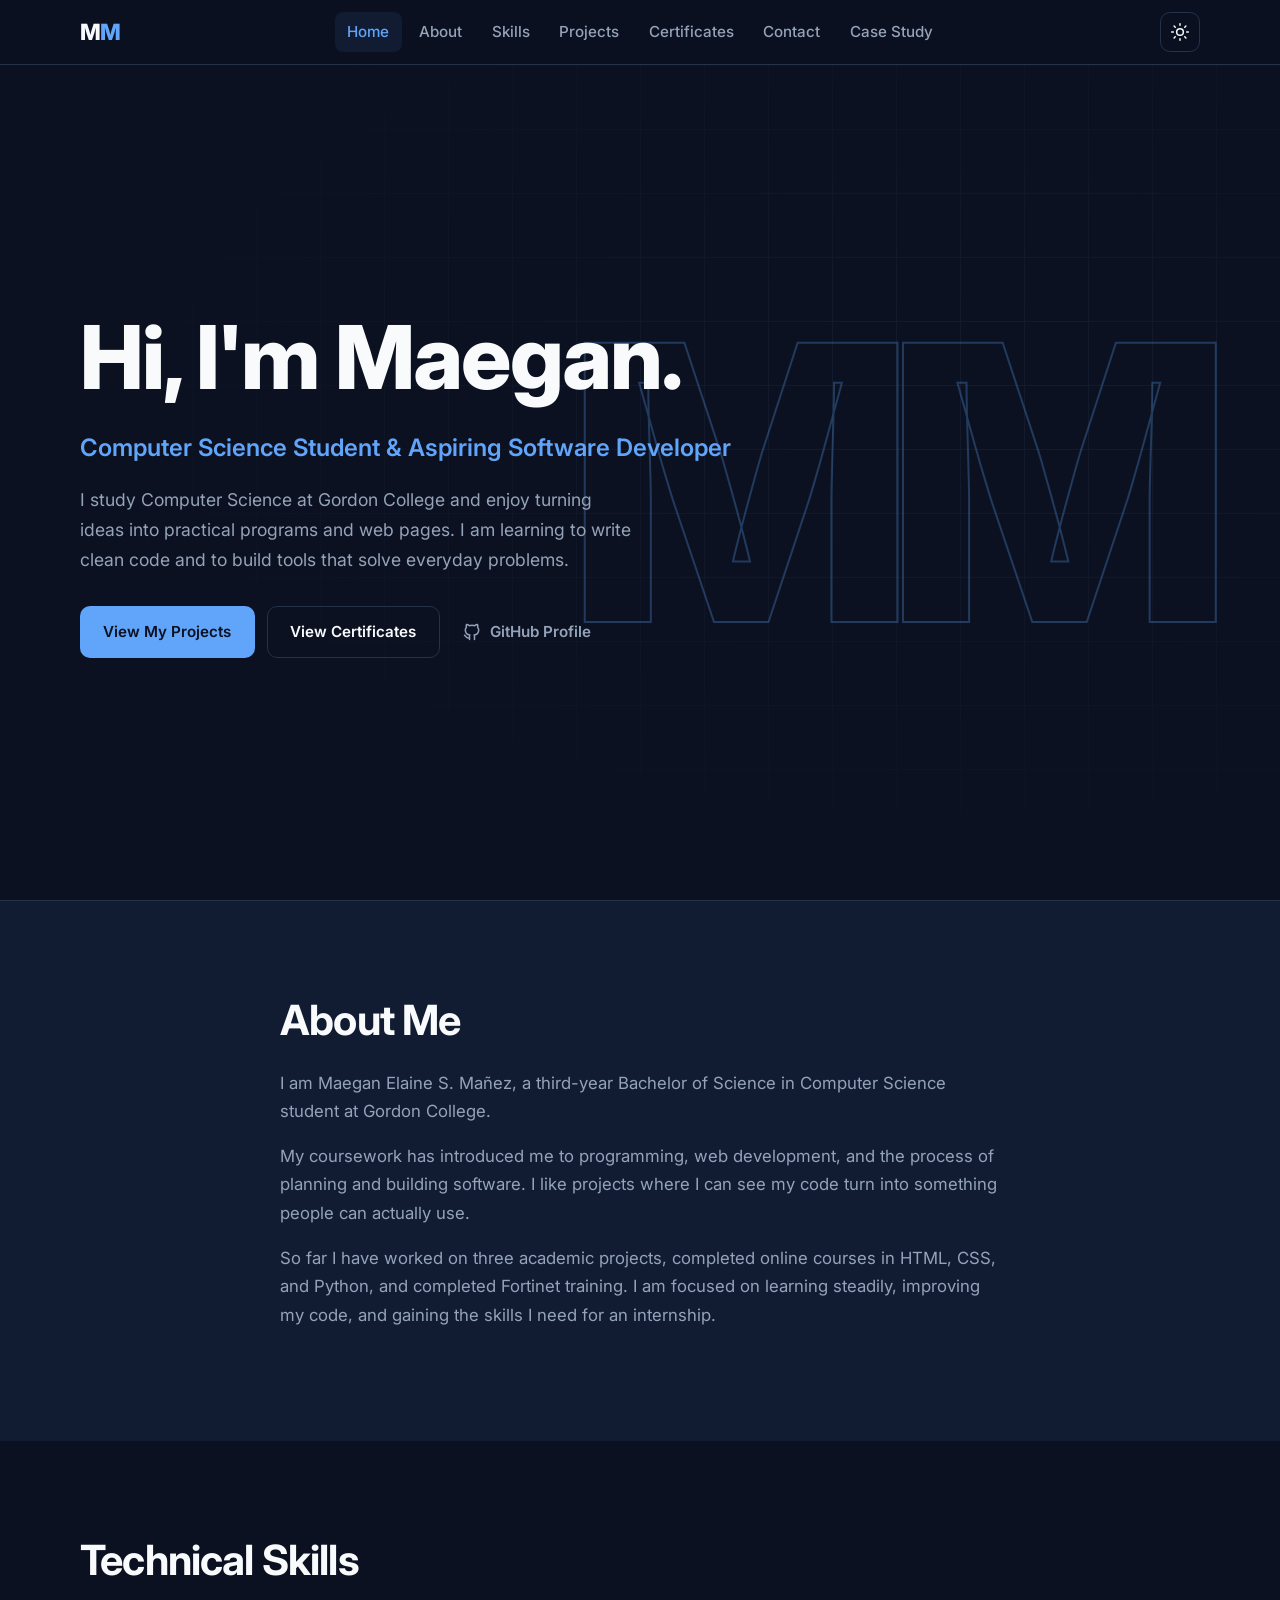
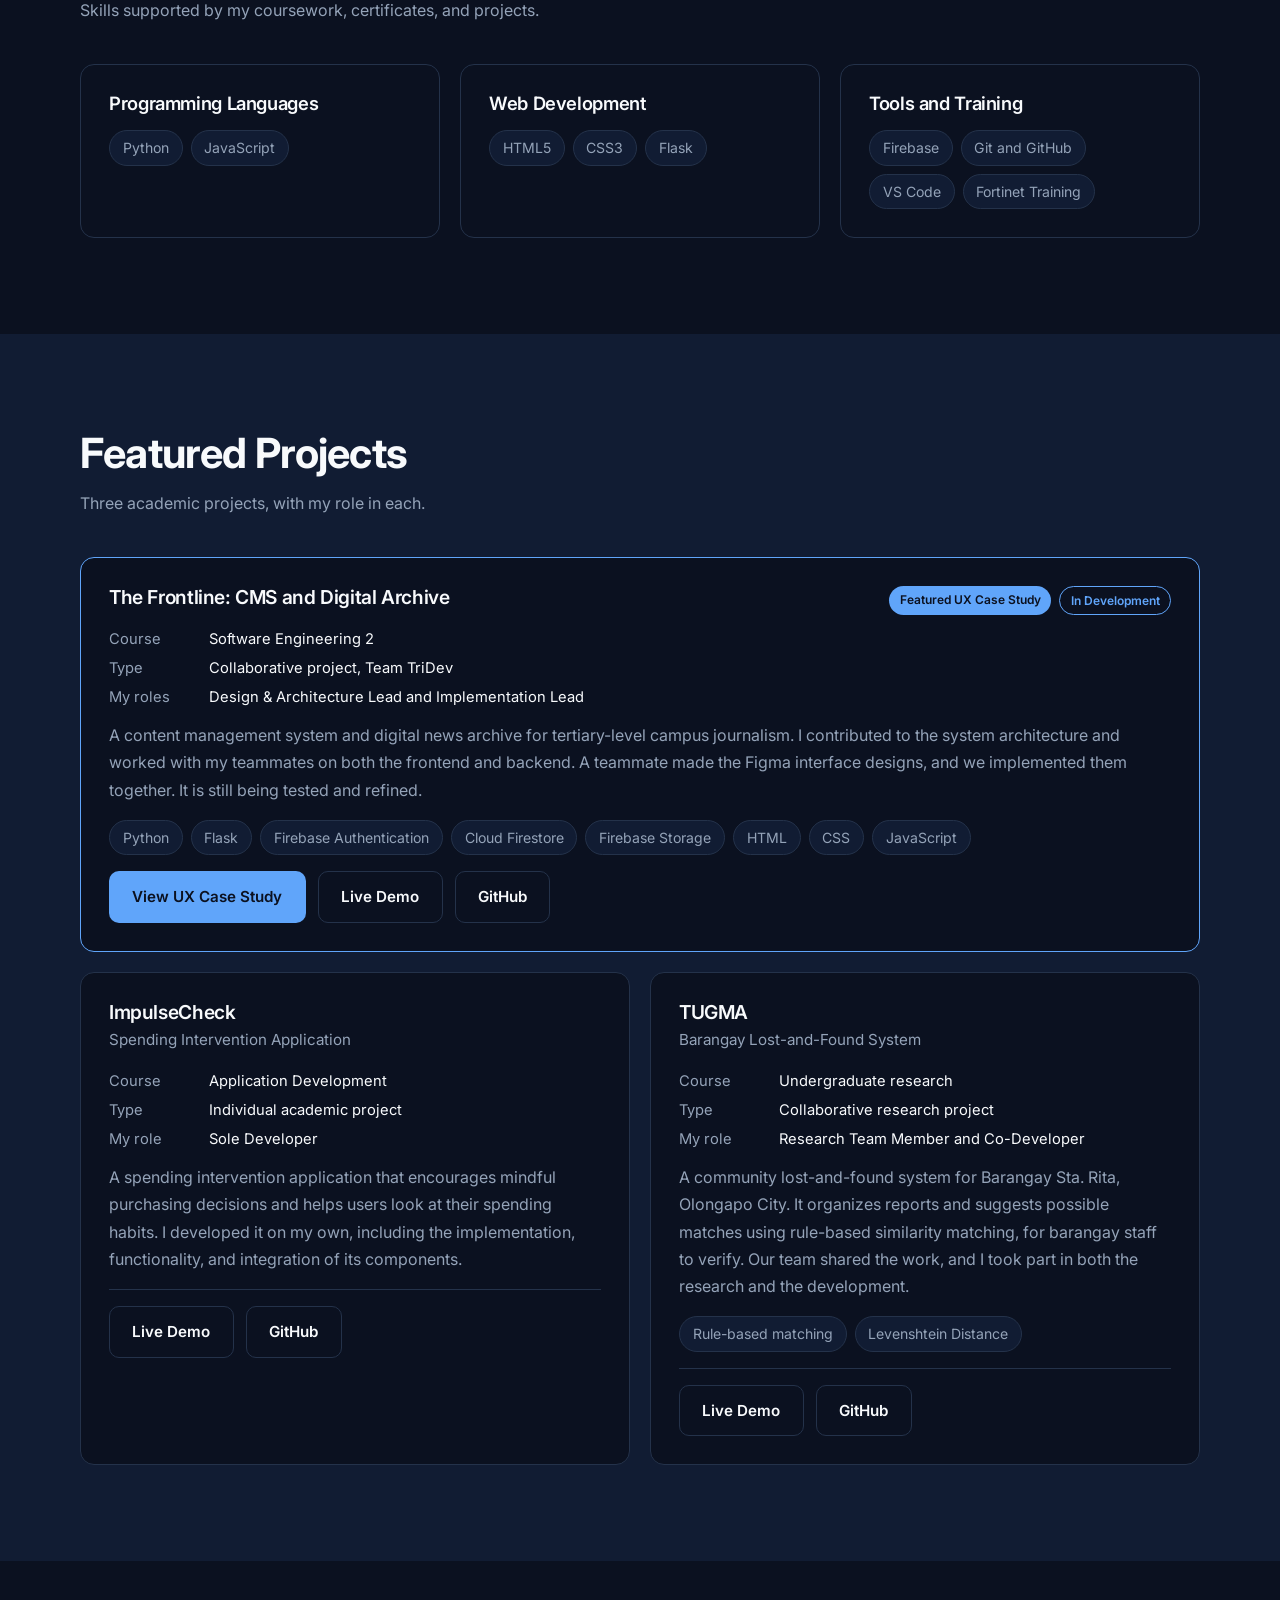
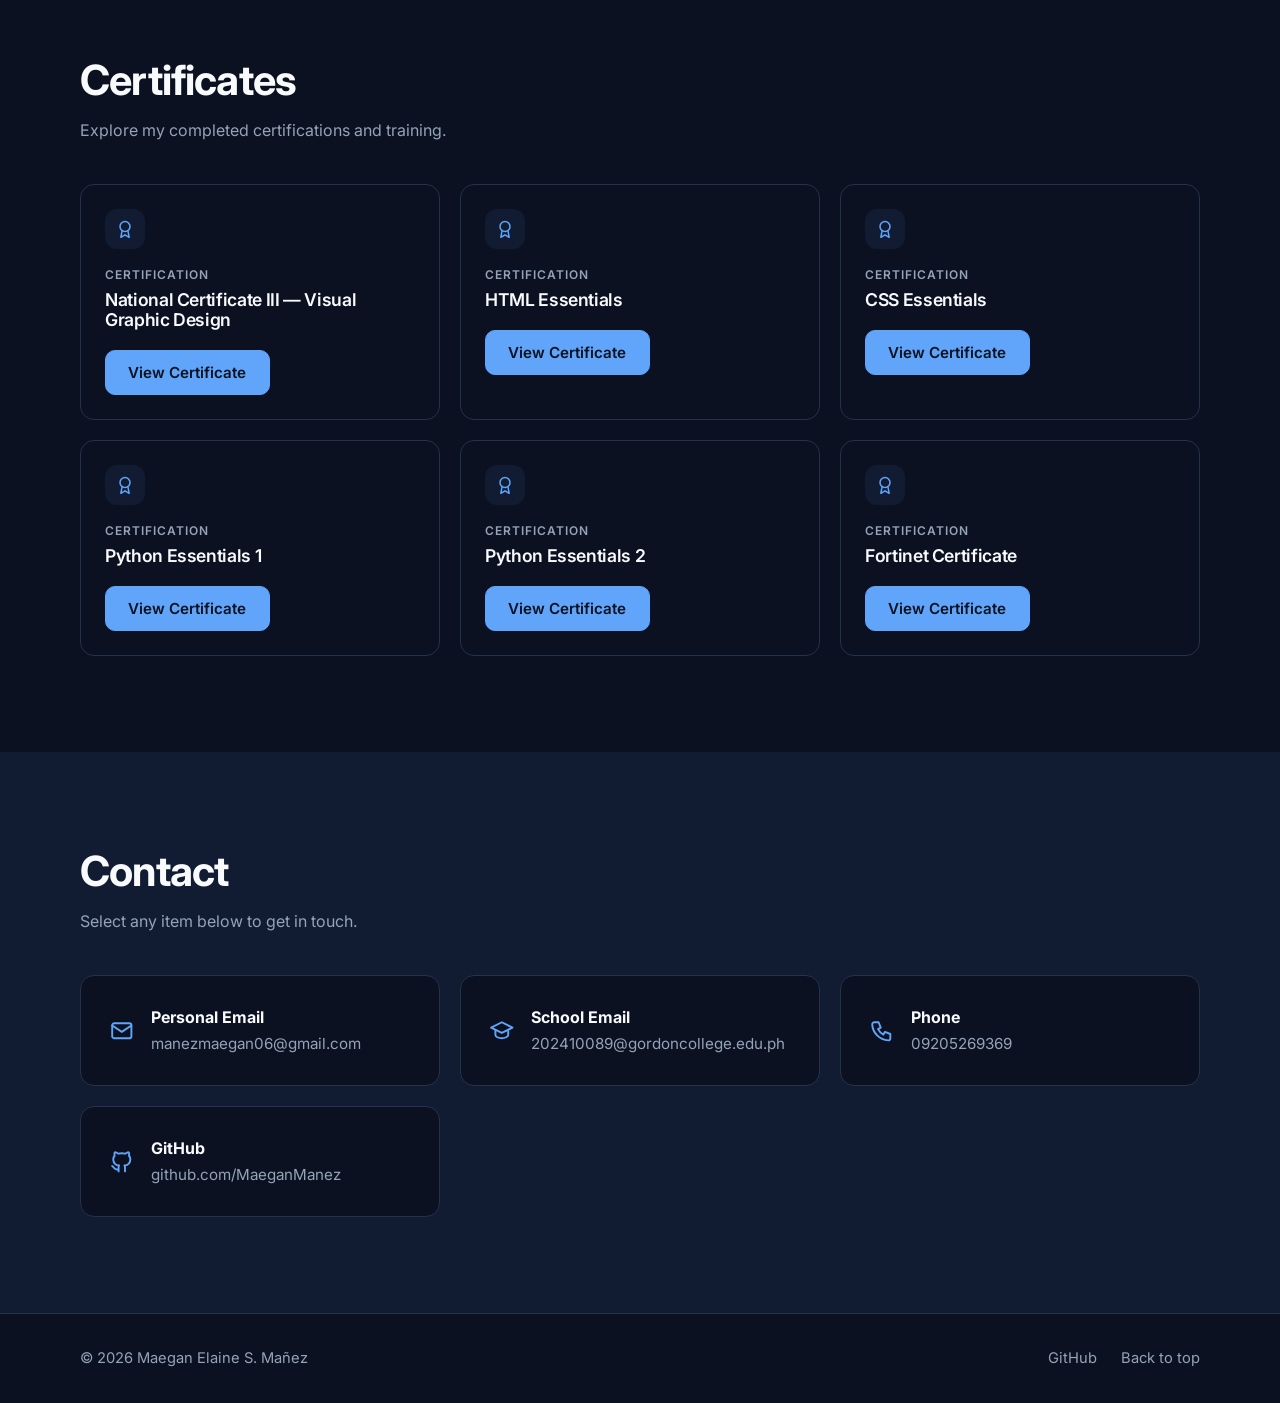
==== commit 926b55fe: "Add NC3 certificate and fix Gmail contact links Add NC3 Visual Graphic Design certificate (PNG only)" ====
--- a/frontend/index.html
+++ b/frontend/index.html
@@ -5,7 +5,7 @@
 <meta name="viewport" content="width=device-width, initial-scale=1">
 <title>MM Portfolio</title>
 <meta name="description" content="Portfolio of Maegan Elaine S. Mañez, a third-year Computer Science student at Gordon College.">
-<link rel="icon" type="image/png" href="./assets/mm-logo.png?v=5">
+<link rel="icon" type="image/png" href="assets/mm-logo.png">
 <link rel="preconnect" href="https://fonts.googleapis.com">
 <link rel="preconnect" href="https://fonts.gstatic.com" crossorigin>
 <link href="https://fonts.googleapis.com/css2?family=Inter:wght@400;500;600;700;800&display=swap" rel="stylesheet">
@@ -138,14 +138,22 @@
     <h2>Contact</h2>
     <p class="section-intro">Select any item below to get in touch.</p>
     <div class="grid two">
-      <a class="card contact" href="mailto:manezmaegan06@gmail.com">
-        <svg viewBox="0 0 24 24" aria-hidden="true"><rect x="3" y="5" width="18" height="14" rx="2"/><path d="M3 7l9 6 9-6"/></svg>
-        <span><strong>Personal Email</strong>manezmaegan06@gmail.com</span>
-      </a>
-      <a class="card contact" href="mailto:202410089@gordoncollege.edu.ph">
-        <svg viewBox="0 0 24 24" aria-hidden="true"><path d="M2 9l10-5 10 5-10 5z"/><path d="M6 11.5V16c0 1.5 3 3 6 3s6-1.5 6-3v-4.5"/></svg>
-        <span><strong>School Email</strong>202410089@gordoncollege.edu.ph</span>
-      </a>
+      
+<a class="card contact" href="https://mail.google.com/mail/?view=cm&amp;fs=1&amp;to=manezmaegan06%40gmail.com" target="_blank" rel="noopener noreferrer">
+  <svg viewBox="0 0 24 24" aria-hidden="true">
+    <rect x="3" y="5" width="18" height="14" rx="2"/>
+    <path d="M3 7l9 6 9-6"/>
+  </svg>
+  <span><strong>Personal Email</strong>manezmaegan06@gmail.com</span>
+</a>
+
+<a class="card contact" href="https://mail.google.com/mail/?view=cm&amp;fs=1&amp;to=202410089%40gordoncollege.edu.ph" target="_blank" rel="noopener noreferrer">
+  <svg viewBox="0 0 24 24" aria-hidden="true">
+    <path d="M2 9l10-5 10 5-10 5z"/>
+    <path d="M6 11.5V16c0 1.5 3 3 6 3s6-1.5 6-3v-4.5"/>
+  </svg>
+  <span><strong>School Email</strong>202410089@gordoncollege.edu.ph</span>
+</a>
       <a class="card contact" href="tel:+639205269369">
         <svg viewBox="0 0 24 24" aria-hidden="true"><path d="M5 4h4l2 5-2.5 1.5a11 11 0 0 0 5 5L15 13l5 2v4a2 2 0 0 1-2 2A16 16 0 0 1 3 6a2 2 0 0 1 2-2z"/></svg>
         <span><strong>Phone</strong>09205269369</span>
@@ -184,6 +192,7 @@
       <span class="spacer"></span>
       <a class="btn solid" id="certOpen" target="_blank" rel="noopener noreferrer">Open PDF</a>
       <a class="btn ghost" id="certDownload" download>Download PDF</a>
+      <a class="btn ghost" id="certImgDownload" download hidden>Download Image</a>
     </div>
   </div>
 </div>
--- a/frontend/style.css
+++ b/frontend/style.css
@@ -173,3 +173,4 @@
 .modal-foot{display:flex;flex-wrap:wrap;align-items:center;gap:.75rem;padding:.75rem 1rem;border-top:1px solid var(--line)}
 .modal-foot .spacer{flex:1}
 @media (max-width:600px){.modal-foot .spacer{display:none}.modal-foot .btn{flex:1;justify-content:center}}
+.btn[hidden]{display:none}
